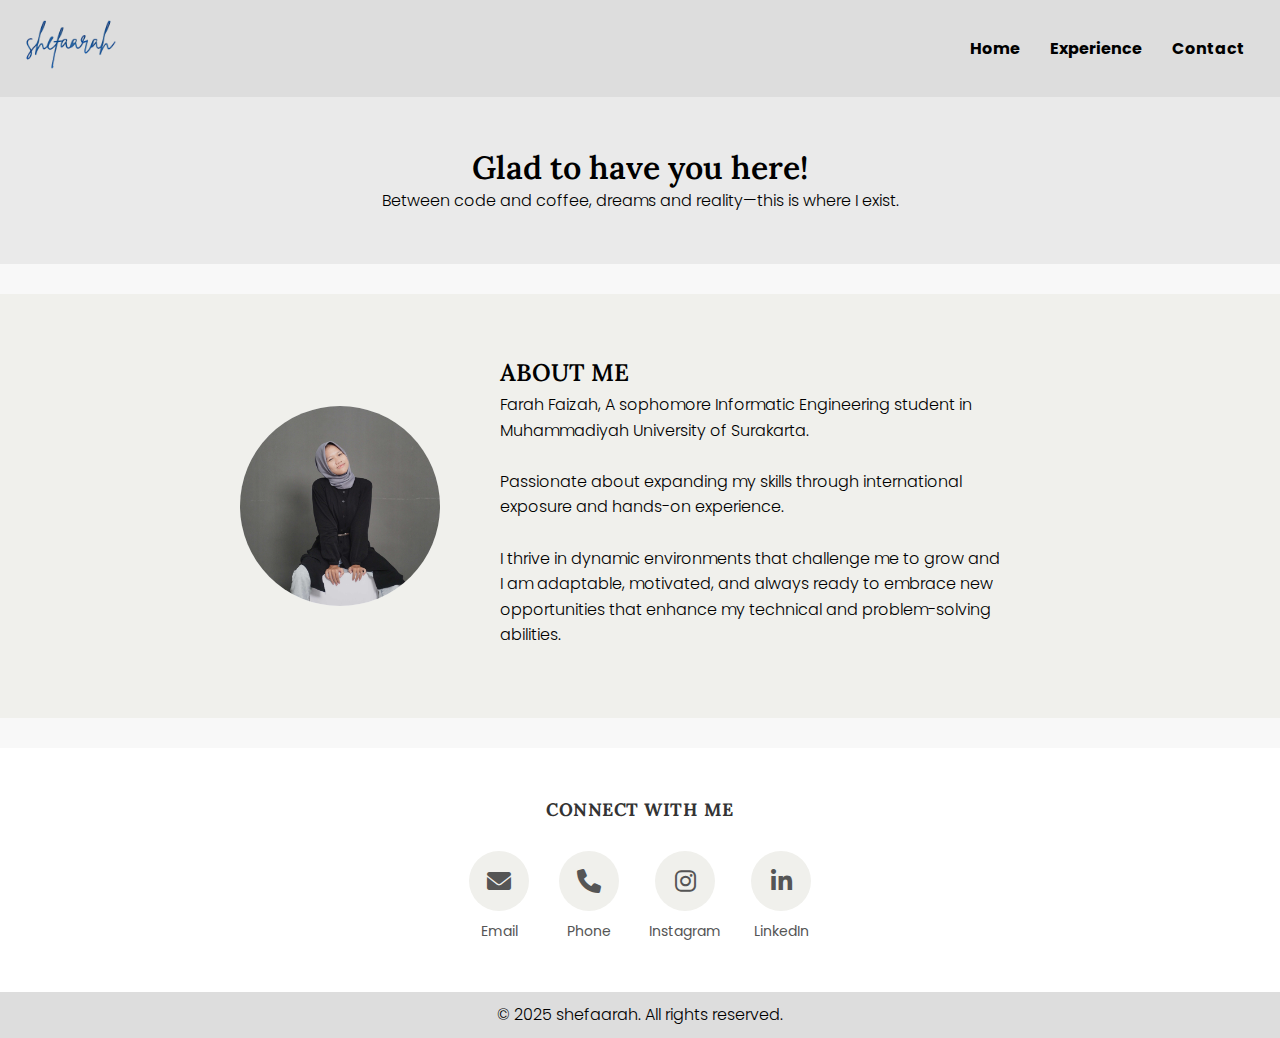
==== index.html @ 4be4acf8 "update trs" ====
<!DOCTYPE html>
<html lang="en">
<head>
    <meta charset="UTF-8">
    <meta name="viewport" content="width=device-width, initial-scale=1.0">
    <title>Personal Website</title>
    <link rel="stylesheet" href="style.css">
    <link rel="stylesheet" href="https://cdnjs.cloudflare.com/ajax/libs/font-awesome/6.0.0/css/all.min.css">
    <link rel="stylesheet" href="https://fonts.googleapis.com/css2?family=Poppins:wght@300;400;600&family=Lora:wght@400;600&display=swap">

    <script defer src="script.js"></script>
</head>
<body>
    <header>
        <div class="logo">
            <img src="shefaarah.png" alt="My Logo">
        </div>
        <nav>
            <ul class="nav-links">
                <li><a href="index.html">Home</a></li>
                <li><a href="portofolio.html">Experience</a></li>
                <li><a href="contact.html">Contact</a></li>
            </ul>
            <div class="hamburger">
                <span></span>
                <span></span>
                <span></span>
            </div>
        </nav>
    </header>
    
    
    <section class="hero">
        <h1>Glad to have you here!</h1>
        <p>Between code and coffee, dreams and reality—this is where I exist.</p>
    </section>
    
    <section class="intro-section">
        <div class="intro-container">
            <div class="image-container">
                <img src="profile.jpg" alt="Profile Image">
            </div>
            <div class="text-container">
                <h2>ABOUT ME</h2>
                <p>Farah Faizah, A sophomore Informatic Engineering student in Muhammadiyah University of Surakarta.</p>
                <br>
                <p>Passionate about expanding my skills through international exposure and hands-on experience.</p>
                <br>
                <p>I thrive in dynamic environments that challenge me to grow and I am adaptable, motivated,  and always
                    ready to embrace new opportunities that enhance my technical and problem-solving abilities. </p>
            </div>
        </div>
    </section>

    <section class="social-media-section">
        <div class="social-container">
            <h2>CONNECT WITH ME</h2>
            <div class="social-links">
                <a href="mailto:faarahfaizah@gmail.com"faarahfaizah@gmail.com class="social-link">
                    <i class="fas fa-envelope"></i>
                    <span>Email</span>
                </a>
                <a href="https://wa.me/6285141242025" class="social-link">
                    <i class="fas fa-phone"></i>
                    <span>Phone</span>
                </a>
                <a href="https://www.instagram.com/shefaarah" target="_blank" class="social-link">
                    <i class="fab fa-instagram"></i>
                    <span>Instagram</span>
                </a>
                <a href="https://www.linkedin.com/in/farah-faizah-670555288?utm_source=share&utm_campaign=share_via&utm_content=profile&utm_medium=android_app" target="_blank" class="social-link">
                    <i class="fab fa-linkedin-in"></i>
                    <span>LinkedIn</span>
                </a>
            </div>
        </div>
    </section>
    
    <footer>
        <p>© 2025 shefaarah. All rights reserved.</p>
    </footer>
    </body>
    </html>
---- style.css ----
/* global styles */
* {
    margin: 0;
    padding: 0;
    box-sizing: border-box;
}

html, body {
    font-family: 'Poppins', sans-serif;
    color:#333
    margin: 0;
    padding: 0;
    background-color: #f8f8f8;
    overflow: hidden;
    overflow: auto;
}

header {
    display: flex;
    justify-content: space-between;
    align-items: center;
    padding: 20px;
    background-color: #ddd;
    flex-wrap: wrap;
}

h1, h2, h3 {
    font-family: 'Lora', serif;
    font-weight: 600;
}

p {
    font-family: 'Poppins', sans-serif;
    font-weight: 300;
    line-height: 1.6;
}

.logo img {
    height: 50px;
}

nav ul {
    list-style: none;
    display: flex;
    gap: 20px
    padding: 0;
    margin: 0;
}

nav ul li {
    margin: 0 15px;
}

nav ul li a {
    text-decoration: none;
    color: black;
    font-weight: bold;
}
.nav-links {
    list-style: none;
    display: flex;
    padding: 0;
    margin: auto;
}

.nav-links li {
    margin: 0 15px;
}

.nav-links a {
    text-decoration: none;
    color: black;
    font-weight: bold;
}

@media (max-width: 768px) {
    header {
        flex-direction: column;
        align-items: center;
        text-align: center;
    }
    nav ul {
        flex-direction: column;
        gap: 10px;
    }
}

.hamburger {
    display: none;
    flex-direction: column;
    cursor: pointer;
}

.hamburger span {
    background: #333;
    height: 3px;
    width: 30px;
    margin: 5px 0;
}

@media (max-width: 768px) {
    .nav-links {
        display: none;
        flex-direction: column;
        position: absolute;
        top: 60px;
        right: 0;
        background: #ddd;
        width: 200px;
        text-align: center;
        box-shadow: 0px 5px 10px rgba(0, 0, 0, 0.1);
    }

    .nav-links.active {
        display: flex;
    }

    .nav-links li {
        padding: 15px 0;
    }

    .hamburger {
        display: flex;
    }
}


.hero {
    width: 100%;
    display: flex;
    flex-direction: column;
    align-items: center;
    justify-content: center;
    text-align: center;
    padding: 50px 20px;
    background-color: #eaeaea;
}

.cta-button {
    display: inline-block;
    padding: 10px 20px;
    background-color: #333;
    color: white;
    text-decoration: none;
    border-radius: 5px;
    margin-top: 10px
}

.cta-button:hover {
    background-color: #555;
}

footer {
    display: flex;
    justify-content: center;
    text-align: center;
    padding: 10px 20px;
    background-color: #ddd;
    width: 100%; /* Ganti dari 100vw ke 100% */
    max-width: 100%;
}

@media (max-width: 768px) {
    header {
        flex-direction: row; /* Pastikan tetap horizontal */
    }

    nav ul {
        flex-direction: row; /* Biar menu tetap sejajar */
        justify-content: flex-end; /* Menu tetap ke kanan */
    }
    
    nav ul li {
        margin: 10px 0;
    }
    
    .hero {
        padding: 30px 15px;
    }
    
    .cta-button {
        font-size: 14px;
        padding: 8px 16px;         
    }
}

.intro-section {
    display: flex;
    background-color: #f0f0ec;
    padding: 40px;
    width: 100%;
    align-items: center;
    justify-content: center;
    margin: 30px 0;
}

.intro-container {
    display: flex;
    max-width: 800px;
    width: 100%;
    gap: 60px;
    align-items: center;
}

.image-container {
    width: 200px;
    height: 200px;
    background-color: #ffffff;
    display: flex;
    align-items: center;
    justify-content: center;
    flex-shrink: 0;
    border-radius: 50%;
    overflow: hidden;
}

.image-container img {
    max-width: 100%;
    max-height: 100%;
    object-fit: cover;
}

.text-container {
    width: auto;
    padding-top: 20px;
    max-width: 500px; /* Sesuaikan dengan lebar yang diinginkan */
    margin-bottom: 30px; /* Atur sesuai kebutuhan */
    line-height: 1.6;

}

@media (max-width: 768px) {
    .intro-container {
        flex-direction: column;
        align-items: center;
        text-align: center;
    }
    
    .image-container {
        width: 150px;
        height: 150px;
        margin-bottom: 15px;
    }
    
    .text-container {
        width: auto;
        padding: 0 15px;
    }
}

.portfolio-section {
    max-width: 1200px;
    margin: 0 auto;
    padding: 50px 20px;
    display: flex;
    flex-wrap: wrap;
    gap: 20px;
}

.portfolio-item {
    display: flex;
    flex-direction: row;
    flex-wrap: wrap;
    background-color: #fff;
    box-shadow: 0 5px 15px rgba(0, 0, 0, 0.05);
    width: 100%;
    max-width: 600px;
    margin: auto;
    overflow: hidden;
}

.portfolio-image {
    flex: 0 0 300px;
    background-color: #e8e1d9;
    overflow: hidden;
}

.portfolio-image img {
    width: 100%;
    height: 100%;
    object-fit: cover;
}

.portfolio-content {
    flex: 1;
    padding: 20px;
}

@media (max-width: 768px) {
    .portfolio-item {
        flex-direction: column;
        align-items: center;
    }
    
    .portfolio-image {
        width: 100%;
    }
}

.contact-section {
    background-color: #f5f5f5;
    padding: 40px 20px;
    text-align: center;
}

.contact-container {
    max-width: 900px;
    margin: 0 auto;
}

.contact-section h2 {
    font-size: 28px;
    color: #222;
    margin-bottom: 30px;
    font-weight: bold;
}

.contact-form {
    display: flex;
    flex-direction: column;
    max-width: 500px;
    margin: auto;
    gap: 10px;
}

.form-row {
    display: flex;
    flex-wrap: nowrap;
    gap: 10px;
    width: 100%;
    align-items: center;
}

.contact-form input,
.contact-form textarea {
    width: 100%;
    padding: 10px;
    border: 1px solid #ddd;
    border-radius: 4px;
    font-size: 16px;
}

.contact-form input {
    flex: 1;
    min-width: 0; /* Allows flex items to shrink below content size */
}

.contact-form textarea {
    flex: 1.5;
    min-width: 0;
    resize: vertical;
}

.contact-form button {
    padding: 10px;
    background-color: #333;
    color: white;
    border: none;
    cursor: pointer;
}

.contact-form button:hover {
    background-color: #333;
    color: #fff;
}

/* Responsive adjustments */
@media (max-width: 768px) {
    .form-row {
        flex-direction: column;
        gap: 15px;
    }
    
    .contact-form input,
    .contact-form textarea,
    .contact-form button {
        width: 100%;
    }
    
    .contact-form textarea {
        rows: 3;
    }
}

.social-media-section {
    background-color: #ffffff;
    padding: 50px 0;
    text-align: center;
}

.social-container {
    max-width: 800px;
    margin: 0 auto;
}

.social-media-section h2 {
    font-size: 18px;
    font-weight: bold;
    color: #333;
    margin-bottom: 30px;
    letter-spacing: 0.5px;
}

.social-links {
    display: flex;
    justify-content: center;
    flex-wrap: wrap;
    gap: 30px;
}

.social-link {
    display: flex;
    flex-direction: column;
    align-items: center;
    text-decoration: none;
    color: #555;
    transition: all 0.3s ease;
}

.social-link i {
    font-size: 24px;
    margin-bottom: 10px;
    height: 60px;
    width: 60px;
    line-height: 60px;
    border-radius: 50%;
    background-color: #f0f0ec;
    transition: all 0.3s ease;
}

.social-link span {
    font-size: 14px;
}

.social-link:hover {
    color: #333;
}

.social-link:hover i {
    background-color: #e0e0dc;
    transform: translateY(-5px);
}

/* Responsive adjustments */
@media (max-width: 768px) {
    .social-links {
        gap: 20px;
    }
    
    .social-link i {
        font-size: 20px;
        height: 50px;
        width: 50px;
        line-height: 50px;
    }
}

@media (max-width: 480px) {
    .social-links {
        gap: 15px;
    }
}

/* darkmode.css */
.dark-mode-container {
    margin: 20px 0;
    display: flex;
    justify-content: flex-end;
  }
  
  .dark-mode-switch {
    position: relative;
    display: inline-block;
    width: 60px;
    height: 34px;
    margin-right: 10px;
  }
  
  .dark-mode-switch input {
    opacity: 0;
    width: 0;
    height: 0;
  }
  
  .slider {
    position: absolute;
    cursor: pointer;
    top: 0;
    left: 0;
    right: 0;
    bottom: 0;
    background-color: #ccc;
    transition: .4s;
  }
  
  .slider:before {
    position: absolute;
    content: "";
    height: 26px;
    width: 26px;
    left: 4px;
    bottom: 4px;
    background-color: white;
    transition: .4s;
  }
  
  input:checked + .slider {
    background-color: #2196F3;
  }
  
  input:checked + .slider:before {
    transform: translateX(26px);
  }
  
  .slider.round {
    border-radius: 34px;
  }
  
  .slider.round:before {
    border-radius: 50%;
  }
  
  .mode-text {
    position: absolute;
    right: -70px;
    top: 7px;
  }
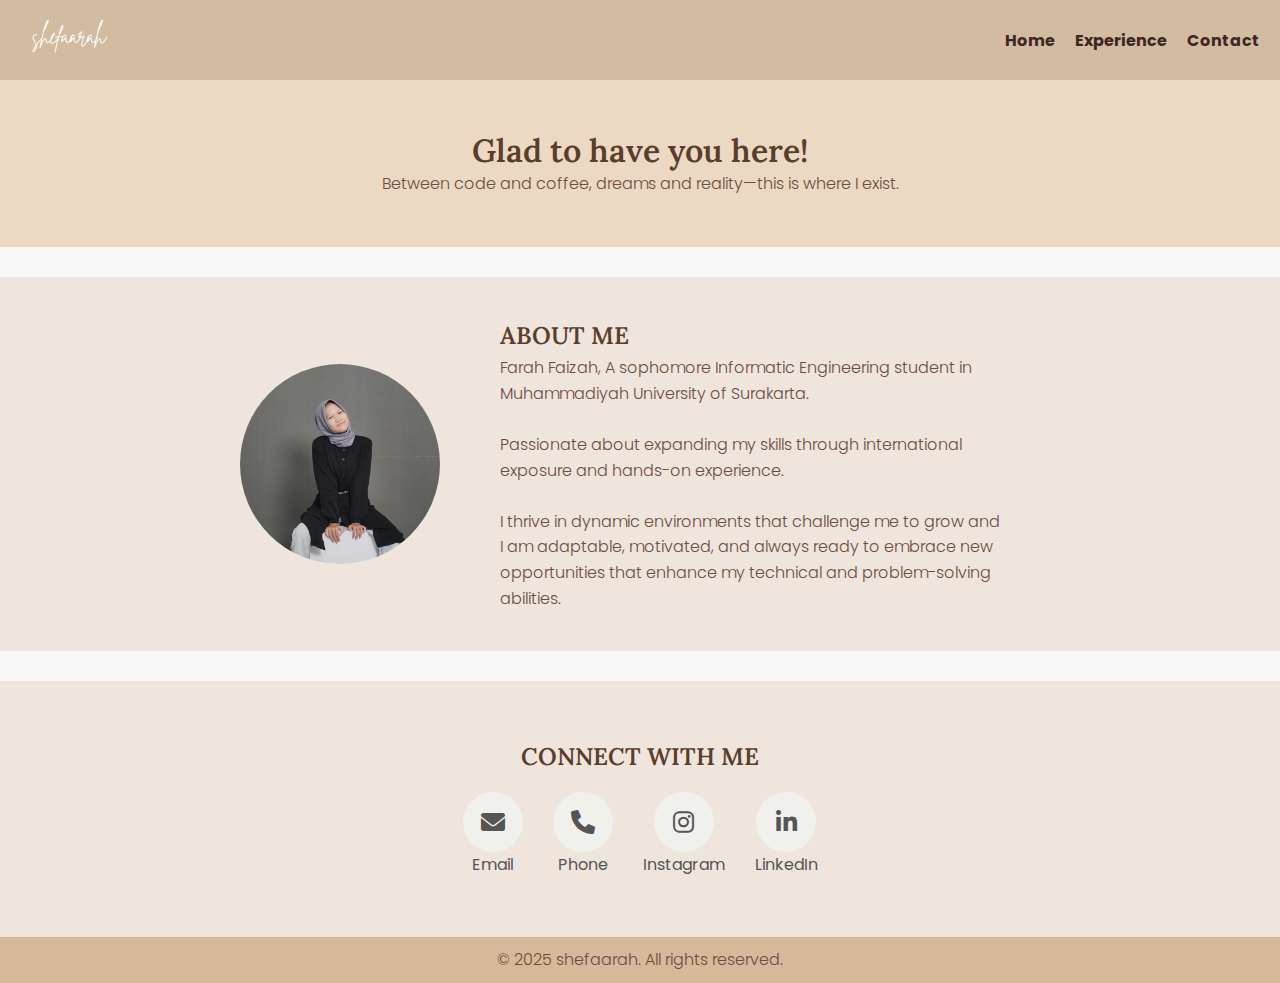
==== commit 7f0e49f8: "revisi" ====
--- a/index.html
+++ b/index.html
@@ -16,16 +16,17 @@
             <img src="shefaarah.png" alt="My Logo">
         </div>
         <nav>
+            <input type="checkbox" id="menu-toggle" class="menu-checkbox">
+            <label for="menu-toggle" class="hamburger">
+                <span></span>
+                <span></span>
+                <span></span>
+            </label>
             <ul class="nav-links">
                 <li><a href="index.html">Home</a></li>
                 <li><a href="portofolio.html">Experience</a></li>
                 <li><a href="contact.html">Contact</a></li>
             </ul>
-            <div class="hamburger">
-                <span></span>
-                <span></span>
-                <span></span>
-            </div>
         </nav>
     </header>
     
--- a/style.css
+++ b/style.css
@@ -1,4 +1,4 @@
-/* global styles */
+/* Global styles */
 * {
     margin: 0;
     padding: 0;
@@ -7,116 +7,103 @@
 
 html, body {
     font-family: 'Poppins', sans-serif;
-    color:#333
-    margin: 0;
-    padding: 0;
+    color: #333;
     background-color: #f8f8f8;
-    overflow: hidden;
-    overflow: auto;
-}
-
+    height: 100%;
+    grid-template-rows: auto 1fr auto;
+    min-height: 100vh;
+    display: grid;
+    flex-direction: column;
+}
+
+.main-content {
+    flex: 1;
+}
+
+/* Header & Navigation */
 header {
     display: flex;
     justify-content: space-between;
     align-items: center;
     padding: 20px;
-    background-color: #ddd;
+    background-color: #D2BBA0;
     flex-wrap: wrap;
 }
 
 h1, h2, h3 {
     font-family: 'Lora', serif;
     font-weight: 600;
+    color: #5A3E2B;
 }
 
 p {
     font-family: 'Poppins', sans-serif;
     font-weight: 300;
     line-height: 1.6;
+    color: #6D4C41;
 }
 
 .logo img {
-    height: 50px;
+    width: 100px;
+    height: auto;
+    max-height: 50px;
 }
 
 nav ul {
     list-style: none;
     display: flex;
-    gap: 20px
-    padding: 0;
-    margin: 0;
-}
-
-nav ul li {
-    margin: 0 15px;
+    gap: 20px;
 }
 
 nav ul li a {
     text-decoration: none;
-    color: black;
+    color: #3E2723;
     font-weight: bold;
-}
-.nav-links {
-    list-style: none;
-    display: flex;
-    padding: 0;
-    margin: auto;
-}
-
-.nav-links li {
-    margin: 0 15px;
-}
-
-.nav-links a {
-    text-decoration: none;
-    color: black;
-    font-weight: bold;
+    transition: color 0.3s;
+}
+
+nav ul li a:hover {
+    color: #5A3E2B;
+}
+
+/* Responsive Navigation */
+.hamburger {
+    display: none;
+    flex-direction: column;
+    cursor: pointer;
+}
+
+.hamburger span {
+    background-color: #5A3E2B;
+    height: 2px;
+    width: 25px;
+    margin: 3px 0;
+}
+
+#menu-toggle {
+    display: none;
+}
+
+#menu-toggle:checked + .nav-links {
+    display: flex;
 }
 
 @media (max-width: 768px) {
     header {
         flex-direction: column;
         align-items: center;
-        text-align: center;
-    }
+    }
+
     nav ul {
         flex-direction: column;
-        gap: 10px;
-    }
-}
-
-.hamburger {
-    display: none;
-    flex-direction: column;
-    cursor: pointer;
-}
-
-.hamburger span {
-    background: #333;
-    height: 3px;
-    width: 30px;
-    margin: 5px 0;
-}
-
-@media (max-width: 768px) {
-    .nav-links {
         display: none;
-        flex-direction: column;
-        position: absolute;
-        top: 60px;
-        right: 0;
+        width: 100%;
+        text-align: center;
         background: #ddd;
-        width: 200px;
-        text-align: center;
-        box-shadow: 0px 5px 10px rgba(0, 0, 0, 0.1);
-    }
-
-    .nav-links.active {
+    }
+
+    nav ul.active {
         display: flex;
-    }
-
-    .nav-links li {
-        padding: 15px 0;
     }
 
     .hamburger {
@@ -124,7 +111,7 @@
     }
 }
 
-
+/* Hero Section */
 .hero {
     width: 100%;
     display: flex;
@@ -133,7 +120,7 @@
     justify-content: center;
     text-align: center;
     padding: 50px 20px;
-    background-color: #eaeaea;
+    background-color: #EBD9C3;
 }
 
 .cta-button {
@@ -143,50 +130,31 @@
     color: white;
     text-decoration: none;
     border-radius: 5px;
-    margin-top: 10px
+    margin-top: 10px;
+    transition: background-color 0.3s ease, transform 0.2s ease;
 }
 
 .cta-button:hover {
     background-color: #555;
-}
-
+    transform: scale(1.05);
+}
+
+/* Footer */
 footer {
+    position: relative;
+    bottom: 0;
     display: flex;
     justify-content: center;
     text-align: center;
-    padding: 10px 20px;
-    background-color: #ddd;
-    width: 100%; /* Ganti dari 100vw ke 100% */
-    max-width: 100%;
-}
-
-@media (max-width: 768px) {
-    header {
-        flex-direction: row; /* Pastikan tetap horizontal */
-    }
-
-    nav ul {
-        flex-direction: row; /* Biar menu tetap sejajar */
-        justify-content: flex-end; /* Menu tetap ke kanan */
-    }
-    
-    nav ul li {
-        margin: 10px 0;
-    }
-    
-    .hero {
-        padding: 30px 15px;
-    }
-    
-    .cta-button {
-        font-size: 14px;
-        padding: 8px 16px;         
-    }
-}
-
+    padding: 10px;
+    background-color: #D7B899;
+    width: 100%;
+}
+
+/* Introduction Section */
 .intro-section {
     display: flex;
-    background-color: #f0f0ec;
+    background-color: #EFE5DC;
     padding: 40px;
     width: 100%;
     align-items: center;
@@ -209,7 +177,6 @@
     display: flex;
     align-items: center;
     justify-content: center;
-    flex-shrink: 0;
     border-radius: 50%;
     overflow: hidden;
 }
@@ -221,58 +188,34 @@
 }
 
 .text-container {
-    width: auto;
-    padding-top: 20px;
-    max-width: 500px; /* Sesuaikan dengan lebar yang diinginkan */
-    margin-bottom: 30px; /* Atur sesuai kebutuhan */
+    max-width: 500px;
     line-height: 1.6;
-
-}
-
-@media (max-width: 768px) {
-    .intro-container {
-        flex-direction: column;
-        align-items: center;
-        text-align: center;
-    }
-    
-    .image-container {
-        width: 150px;
-        height: 150px;
-        margin-bottom: 15px;
-    }
-    
-    .text-container {
-        width: auto;
-        padding: 0 15px;
-    }
-}
-
+}
+
+/* Portfolio Section */
 .portfolio-section {
-    max-width: 1200px;
     margin: 0 auto;
     padding: 50px 20px;
     display: flex;
     flex-wrap: wrap;
     gap: 20px;
+    background-color: #E3D6C8;
 }
 
 .portfolio-item {
     display: flex;
-    flex-direction: row;
     flex-wrap: wrap;
-    background-color: #fff;
+    background-color: #EFE5DC;
     box-shadow: 0 5px 15px rgba(0, 0, 0, 0.05);
-    width: 100%;
     max-width: 600px;
     margin: auto;
     overflow: hidden;
+    border-radius: 15px;
 }
 
 .portfolio-image {
     flex: 0 0 300px;
     background-color: #e8e1d9;
-    overflow: hidden;
 }
 
 .portfolio-image img {
@@ -286,33 +229,11 @@
     padding: 20px;
 }
 
-@media (max-width: 768px) {
-    .portfolio-item {
-        flex-direction: column;
-        align-items: center;
-    }
-    
-    .portfolio-image {
-        width: 100%;
-    }
-}
-
+/* Contact Section */
 .contact-section {
-    background-color: #f5f5f5;
+    background-color: #E3D6C8;
     padding: 40px 20px;
     text-align: center;
-}
-
-.contact-container {
-    max-width: 900px;
-    margin: 0 auto;
-}
-
-.contact-section h2 {
-    font-size: 28px;
-    color: #222;
-    margin-bottom: 30px;
-    font-weight: bold;
 }
 
 .contact-form {
@@ -323,32 +244,12 @@
     gap: 10px;
 }
 
-.form-row {
-    display: flex;
-    flex-wrap: nowrap;
-    gap: 10px;
-    width: 100%;
-    align-items: center;
-}
-
 .contact-form input,
 .contact-form textarea {
     width: 100%;
     padding: 10px;
     border: 1px solid #ddd;
-    border-radius: 4px;
-    font-size: 16px;
-}
-
-.contact-form input {
-    flex: 1;
-    min-width: 0; /* Allows flex items to shrink below content size */
-}
-
-.contact-form textarea {
-    flex: 1.5;
-    min-width: 0;
-    resize: vertical;
+    border-radius: 15px;
 }
 
 .contact-form button {
@@ -357,48 +258,24 @@
     color: white;
     border: none;
     cursor: pointer;
+    transition: background-color 0.3s ease, transform 0.2s;
+    border-radius: 15px;
 }
 
 .contact-form button:hover {
-    background-color: #333;
-    color: #fff;
-}
-
-/* Responsive adjustments */
-@media (max-width: 768px) {
-    .form-row {
-        flex-direction: column;
-        gap: 15px;
-    }
-    
-    .contact-form input,
-    .contact-form textarea,
-    .contact-form button {
-        width: 100%;
-    }
-    
-    .contact-form textarea {
-        rows: 3;
-    }
-}
-
+    background-color: #555;
+    transform: scale(1.05);
+}
+
+/* Social Media Section */
 .social-media-section {
-    background-color: #ffffff;
-    padding: 50px 0;
-    text-align: center;
-}
-
-.social-container {
-    max-width: 800px;
-    margin: 0 auto;
+    background-color: #EFE5DC;
+    padding: 60px 0;
+    text-align: center
 }
 
 .social-media-section h2 {
-    font-size: 18px;
-    font-weight: bold;
-    color: #333;
-    margin-bottom: 30px;
-    letter-spacing: 0.5px;
+    margin-bottom: 20px; /* Sesuaikan dengan jarak yang diinginkan */
 }
 
 .social-links {
@@ -419,7 +296,6 @@
 
 .social-link i {
     font-size: 24px;
-    margin-bottom: 10px;
     height: 60px;
     width: 60px;
     line-height: 60px;
@@ -428,10 +304,6 @@
     transition: all 0.3s ease;
 }
 
-.social-link span {
-    font-size: 14px;
-}
-
 .social-link:hover {
     color: #333;
 }
@@ -441,17 +313,23 @@
     transform: translateY(-5px);
 }
 
-/* Responsive adjustments */
+/* Responsive Adjustments */
 @media (max-width: 768px) {
-    .social-links {
-        gap: 20px;
-    }
-    
-    .social-link i {
-        font-size: 20px;
-        height: 50px;
-        width: 50px;
-        line-height: 50px;
+    .intro-container {
+        flex-direction: column;
+        align-items: center;
+        text-align: center;
+    }
+
+    .portfolio-item {
+        flex-direction: column;
+        align-items: center;
+    }
+
+    .contact-form input,
+    .contact-form textarea,
+    .contact-form button {
+        width: 100%;
     }
 }
 
@@ -460,70 +338,3 @@
         gap: 15px;
     }
 }
-
-/* darkmode.css */
-.dark-mode-container {
-    margin: 20px 0;
-    display: flex;
-    justify-content: flex-end;
-  }
-  
-  .dark-mode-switch {
-    position: relative;
-    display: inline-block;
-    width: 60px;
-    height: 34px;
-    margin-right: 10px;
-  }
-  
-  .dark-mode-switch input {
-    opacity: 0;
-    width: 0;
-    height: 0;
-  }
-  
-  .slider {
-    position: absolute;
-    cursor: pointer;
-    top: 0;
-    left: 0;
-    right: 0;
-    bottom: 0;
-    background-color: #ccc;
-    transition: .4s;
-  }
-  
-  .slider:before {
-    position: absolute;
-    content: "";
-    height: 26px;
-    width: 26px;
-    left: 4px;
-    bottom: 4px;
-    background-color: white;
-    transition: .4s;
-  }
-  
-  input:checked + .slider {
-    background-color: #2196F3;
-  }
-  
-  input:checked + .slider:before {
-    transform: translateX(26px);
-  }
-  
-  .slider.round {
-    border-radius: 34px;
-  }
-  
-  .slider.round:before {
-    border-radius: 50%;
-  }
-  
-  .mode-text {
-    position: absolute;
-    right: -70px;
-    top: 7px;
-  }
-  
-  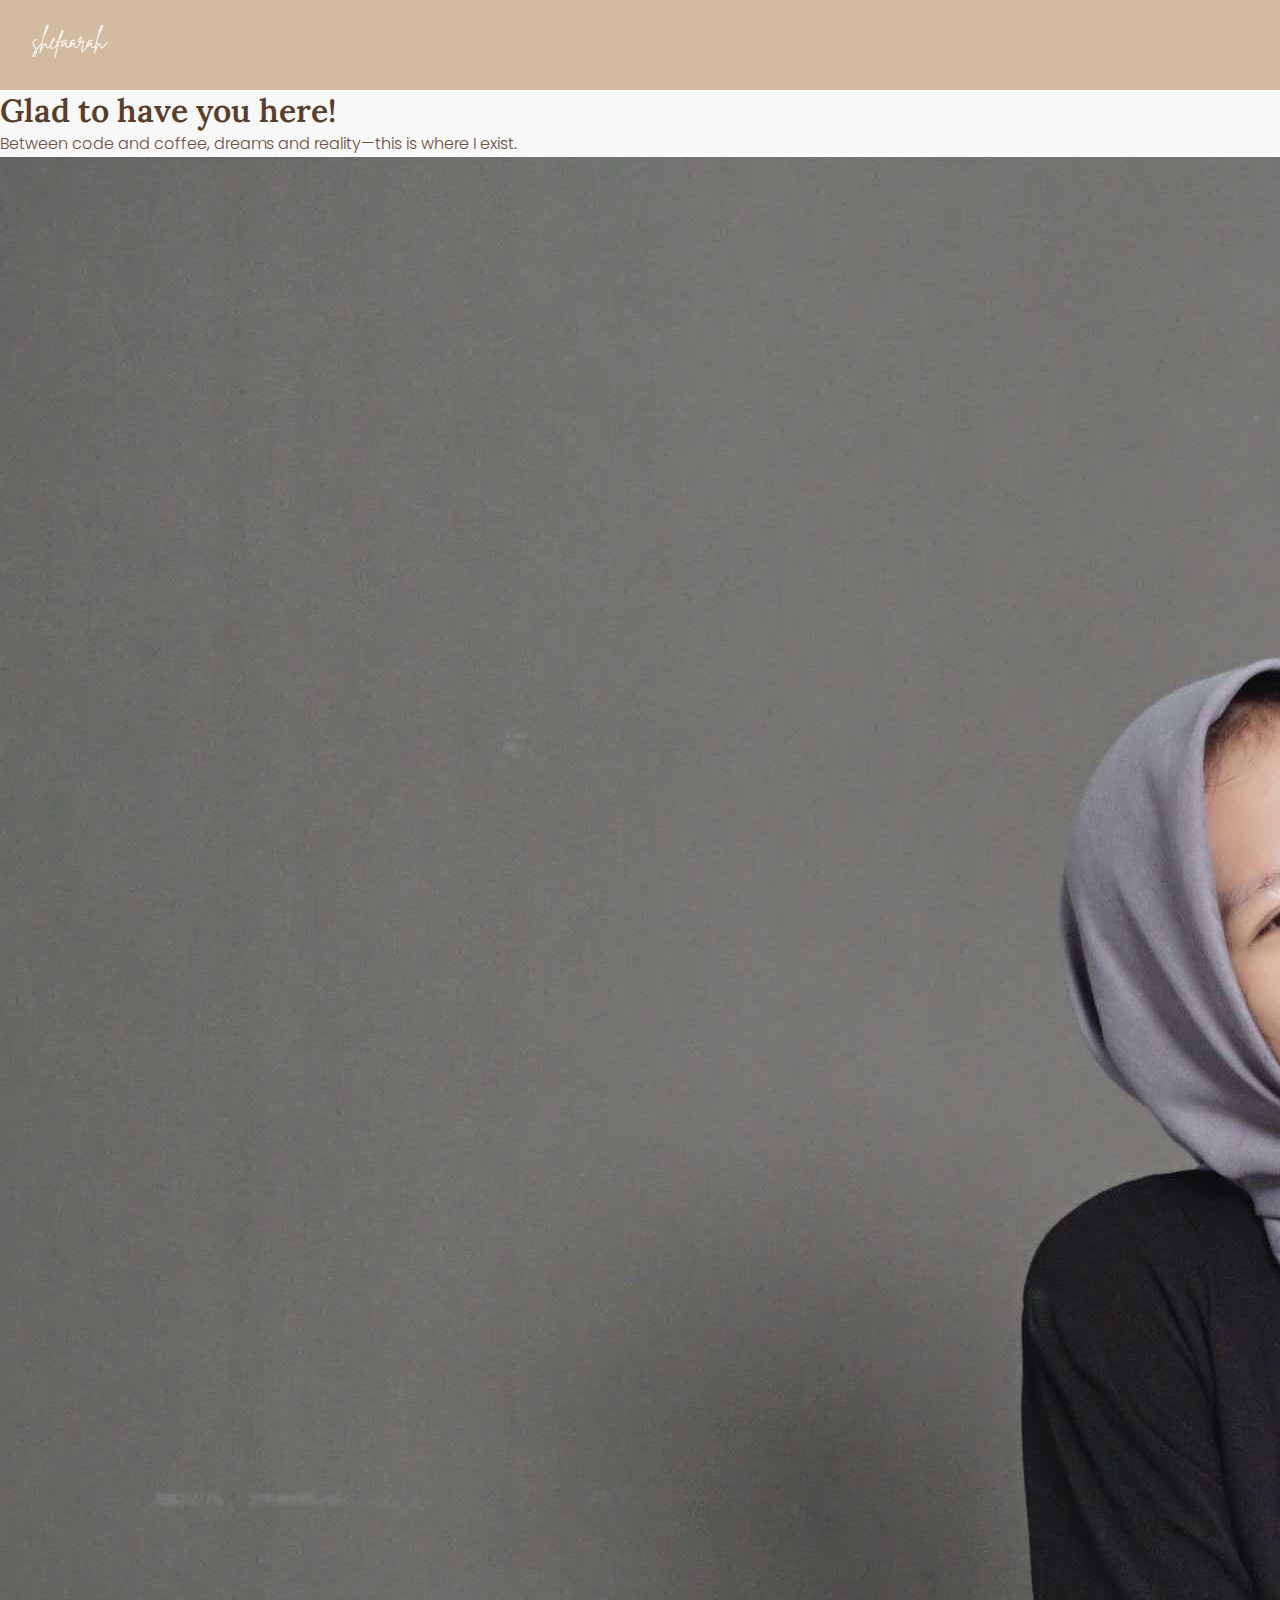
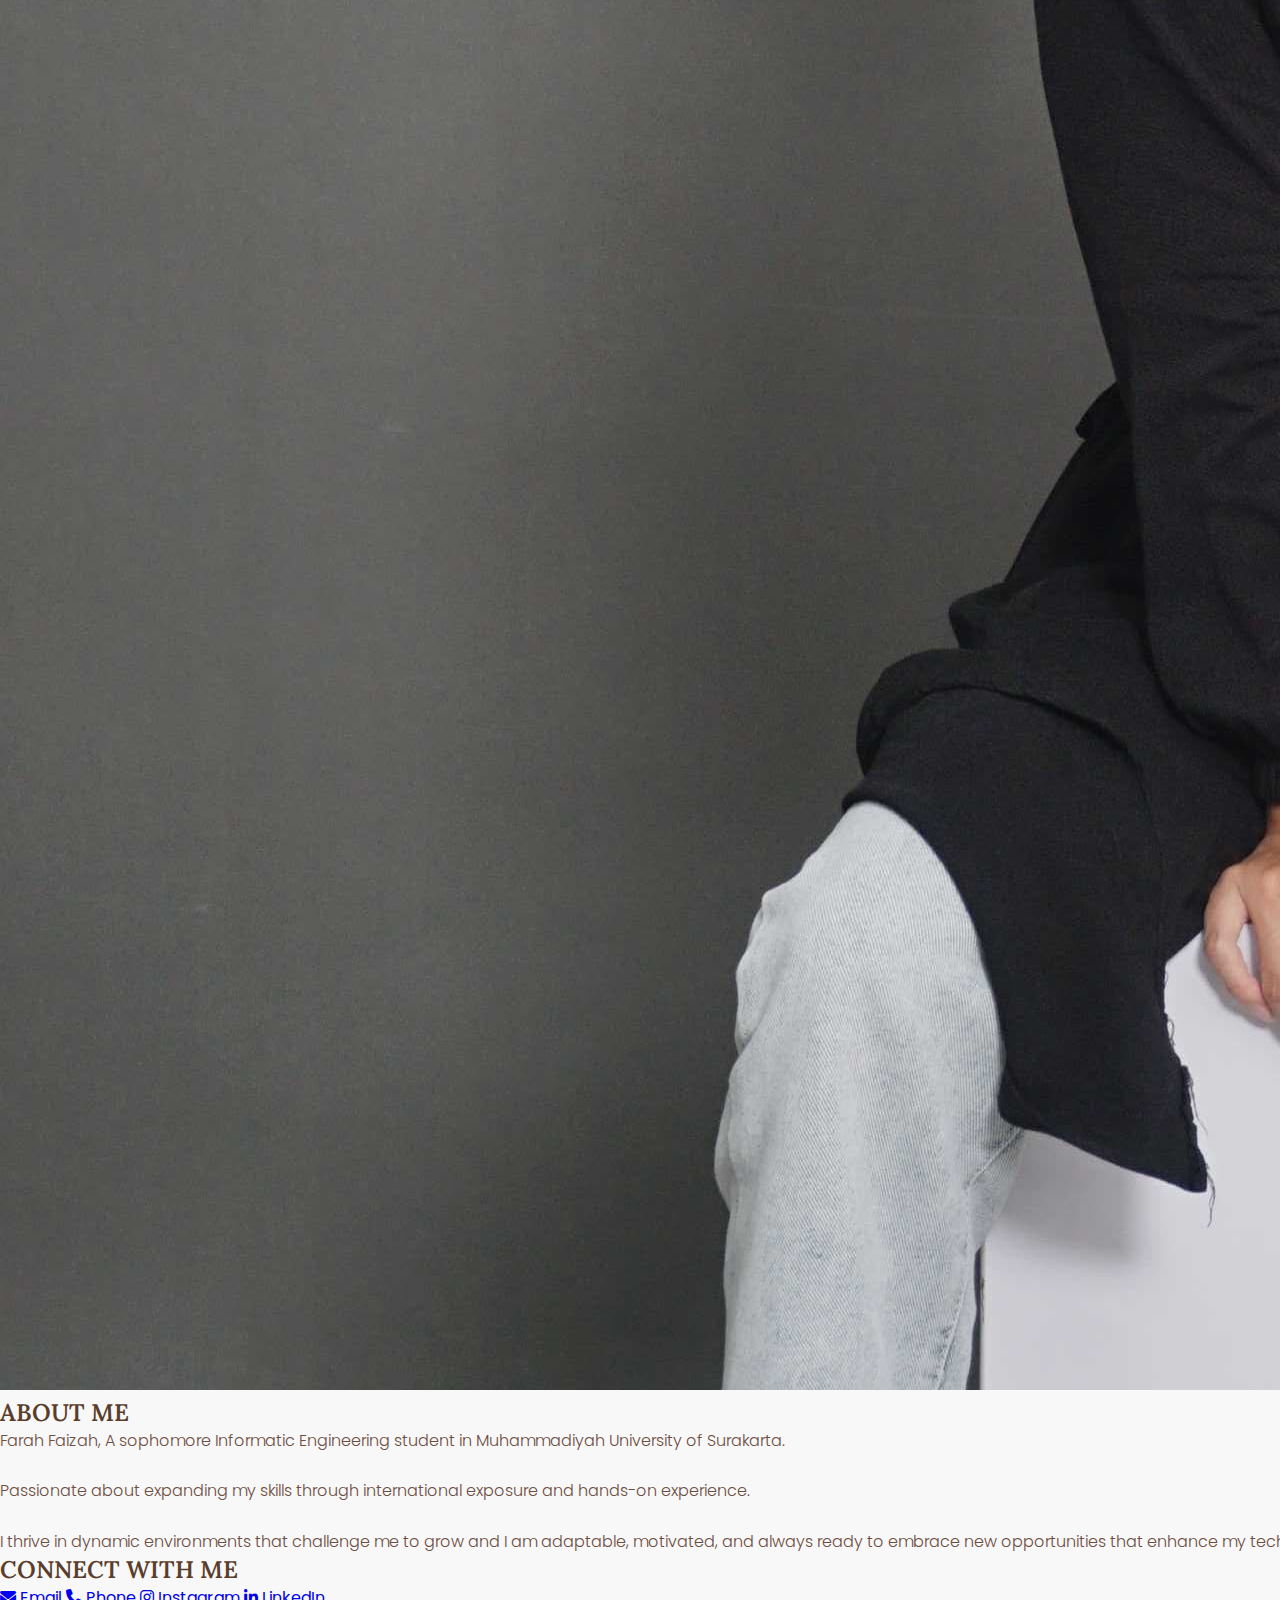
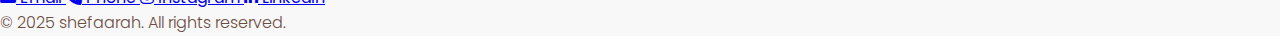
==== commit b762de67: "modified" ====
--- a/index.html
+++ b/index.html
@@ -7,8 +7,7 @@
     <link rel="stylesheet" href="style.css">
     <link rel="stylesheet" href="https://cdnjs.cloudflare.com/ajax/libs/font-awesome/6.0.0/css/all.min.css">
     <link rel="stylesheet" href="https://fonts.googleapis.com/css2?family=Poppins:wght@300;400;600&family=Lora:wght@400;600&display=swap">
-
-    <script defer src="script.js"></script>
+    
 </head>
 <body>
     <header>
--- a/style.css
+++ b/style.css
@@ -66,32 +66,11 @@
     color: #5A3E2B;
 }
 
-/* Responsive Navigation */
-.hamburger {
-    display: none;
-    flex-direction: column;
-    cursor: pointer;
-}
-
-.hamburger span {
-    background-color: #5A3E2B;
-    height: 2px;
-    width: 25px;
-    margin: 3px 0;
-}
-
-#menu-toggle {
-    display: none;
-}
-
-#menu-toggle:checked + .nav-links {
-    display: flex;
-}
-
 @media (max-width: 768px) {
     header {
         flex-direction: column;
         align-items: center;
+        text-align: center;
     }
 
     nav ul {
@@ -100,16 +79,13 @@
         width: 100%;
         text-align: center;
         background: #ddd;
+        gap: 10px; /* Jarak antar item */
+        margin-top: 10px; /* Jarak antara logo dan menu */
     }
 
     nav ul.active {
         display: flex;
     }
-
-    .hamburger {
-        display: flex;
-    }
-}
 
 /* Hero Section */
 .hero {
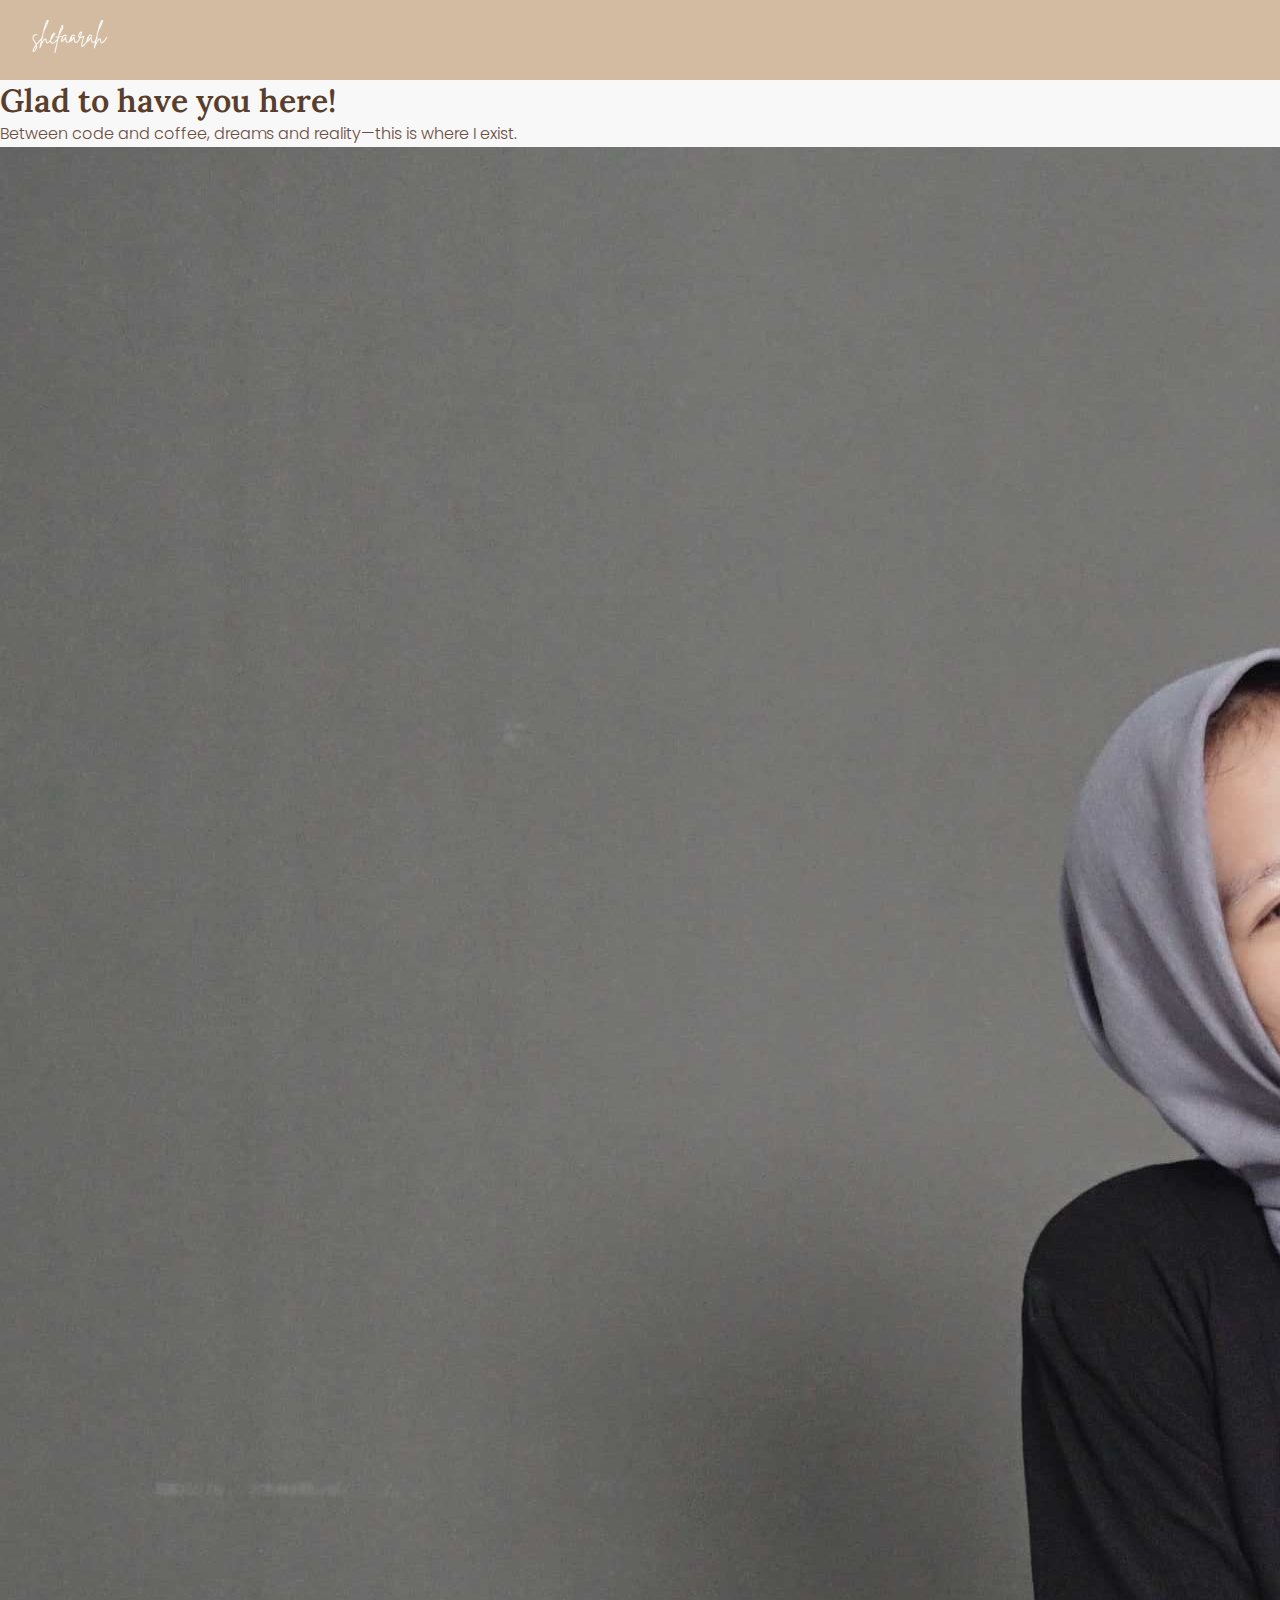
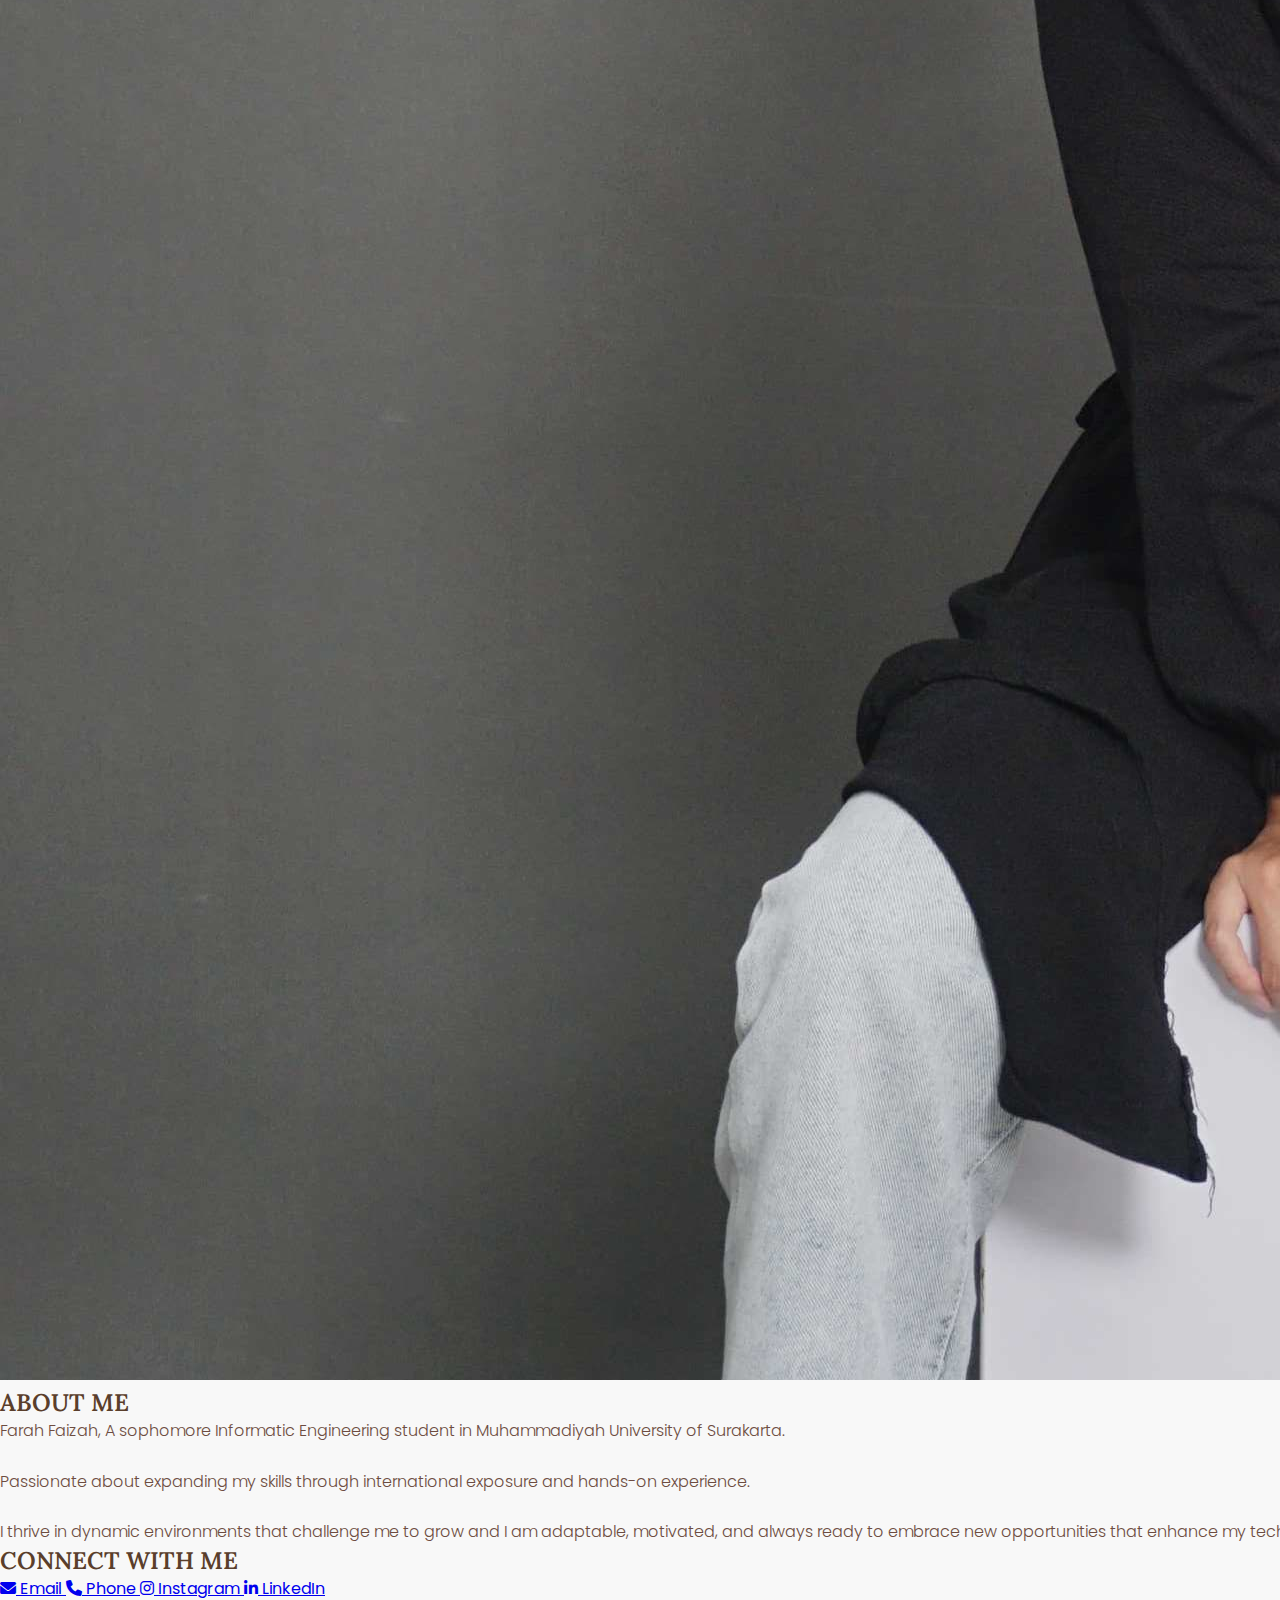
==== commit f215f51a: "delete checkbox" ====
--- a/index.html
+++ b/index.html
@@ -7,7 +7,7 @@
     <link rel="stylesheet" href="style.css">
     <link rel="stylesheet" href="https://cdnjs.cloudflare.com/ajax/libs/font-awesome/6.0.0/css/all.min.css">
     <link rel="stylesheet" href="https://fonts.googleapis.com/css2?family=Poppins:wght@300;400;600&family=Lora:wght@400;600&display=swap">
-    
+
 </head>
 <body>
     <header>
@@ -15,12 +15,6 @@
             <img src="shefaarah.png" alt="My Logo">
         </div>
         <nav>
-            <input type="checkbox" id="menu-toggle" class="menu-checkbox">
-            <label for="menu-toggle" class="hamburger">
-                <span></span>
-                <span></span>
-                <span></span>
-            </label>
             <ul class="nav-links">
                 <li><a href="index.html">Home</a></li>
                 <li><a href="portofolio.html">Experience</a></li>
--- a/style.css
+++ b/style.css
@@ -79,6 +79,10 @@
         width: 100%;
         text-align: center;
         background: #ddd;
+    }
+
+    .nav-links {
+        flex-direction: column; /* Biar menu turun ke bawah */
         gap: 10px; /* Jarak antar item */
         margin-top: 10px; /* Jarak antara logo dan menu */
     }
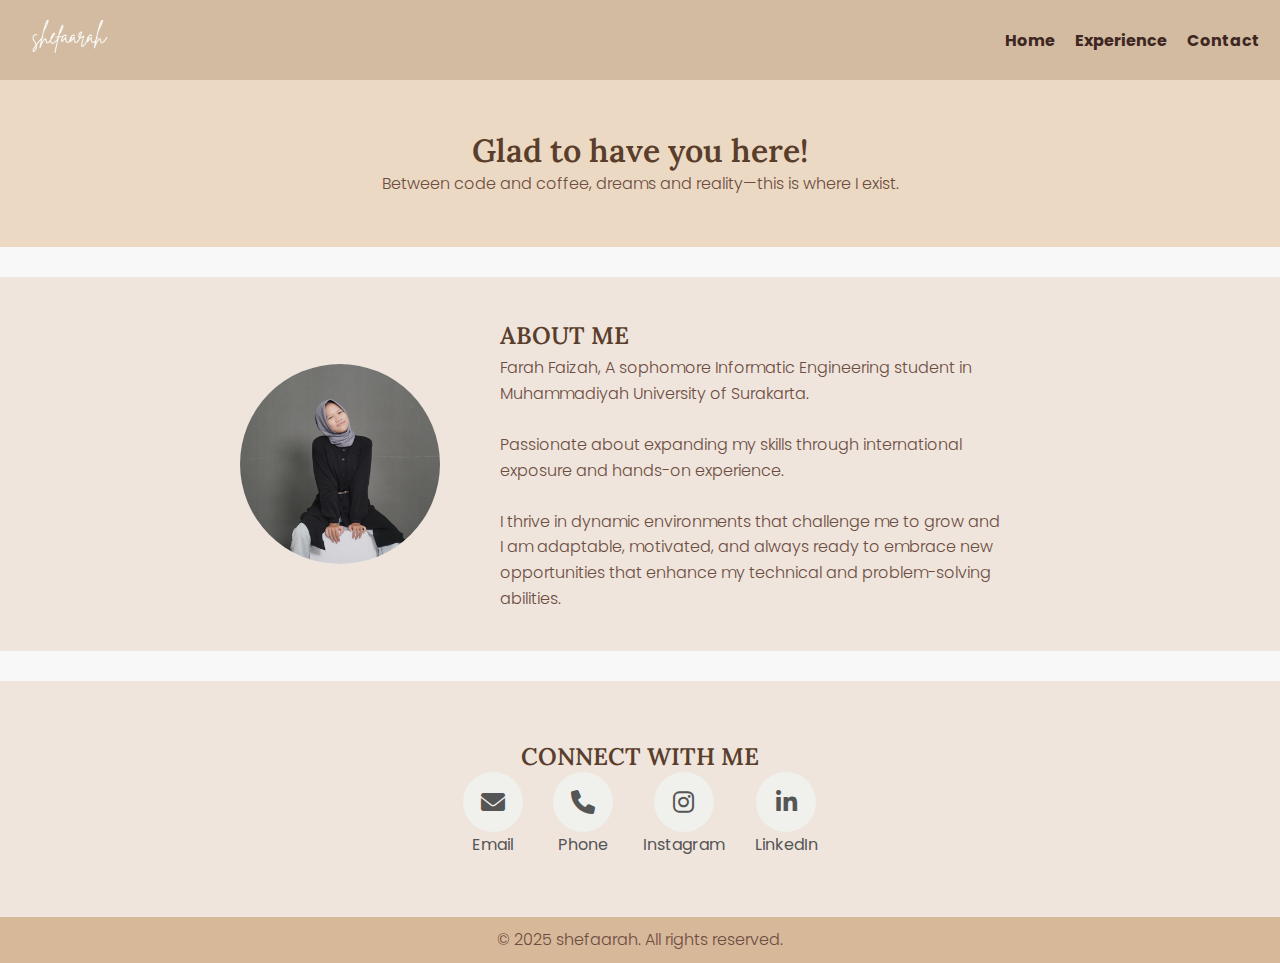
==== commit d52fa9a5: "aaaak" ====
--- a/index.html
+++ b/index.html
@@ -8,6 +8,7 @@
     <link rel="stylesheet" href="https://cdnjs.cloudflare.com/ajax/libs/font-awesome/6.0.0/css/all.min.css">
     <link rel="stylesheet" href="https://fonts.googleapis.com/css2?family=Poppins:wght@300;400;600&family=Lora:wght@400;600&display=swap">
 
+    <script defer src="script.js"></script>
 </head>
 <body>
     <header>
@@ -20,6 +21,11 @@
                 <li><a href="portofolio.html">Experience</a></li>
                 <li><a href="contact.html">Contact</a></li>
             </ul>
+            <div class="hamburger">
+                <span></span>
+                <span></span>
+                <span></span>
+            </div>
         </nav>
     </header>
     
@@ -74,4 +80,4 @@
         <p>© 2025 shefaarah. All rights reserved.</p>
     </footer>
     </body>
-    </html>
+    </html>--- a/style.css
+++ b/style.css
@@ -9,11 +9,10 @@
     font-family: 'Poppins', sans-serif;
     color: #333;
     background-color: #f8f8f8;
-    height: 100%;
-    grid-template-rows: auto 1fr auto;
     min-height: 100vh;
     display: grid;
     flex-direction: column;
+    grid-template-rows: auto 1fr auto;
 }
 
 .main-content {
@@ -66,11 +65,32 @@
     color: #5A3E2B;
 }
 
+/* Responsive Navigation */
+.hamburger {
+    display: none;
+    flex-direction: column;
+    cursor: pointer;
+}
+
+.hamburger span {
+    background-color: #5A3E2B;
+    height: 2px;
+    width: 25px;
+    margin: 3px 0;
+}
+
+#menu-toggle {
+    display: none;
+}
+
+#menu-toggle:checked + .nav-links {
+    display: flex;
+}
+
 @media (max-width: 768px) {
     header {
         flex-direction: column;
         align-items: center;
-        text-align: center;
     }
 
     nav ul {
@@ -81,15 +101,14 @@
         background: #ddd;
     }
 
-    .nav-links {
-        flex-direction: column; /* Biar menu turun ke bawah */
-        gap: 10px; /* Jarak antar item */
-        margin-top: 10px; /* Jarak antara logo dan menu */
-    }
-
     nav ul.active {
         display: flex;
     }
+
+    .hamburger {
+        display: flex;
+    }
+}
 
 /* Hero Section */
 .hero {
@@ -121,13 +140,9 @@
 
 /* Footer */
 footer {
-    position: relative;
-    bottom: 0;
-    display: flex;
-    justify-content: center;
+    background-color: #D7B899;
+    padding: 10px;
     text-align: center;
-    padding: 10px;
-    background-color: #D7B899;
     width: 100%;
 }
 
@@ -190,7 +205,6 @@
     max-width: 600px;
     margin: auto;
     overflow: hidden;
-    border-radius: 15px;
 }
 
 .portfolio-image {
@@ -229,7 +243,7 @@
     width: 100%;
     padding: 10px;
     border: 1px solid #ddd;
-    border-radius: 15px;
+    border-radius: 4px;
 }
 
 .contact-form button {
@@ -239,7 +253,6 @@
     border: none;
     cursor: pointer;
     transition: background-color 0.3s ease, transform 0.2s;
-    border-radius: 15px;
 }
 
 .contact-form button:hover {
@@ -251,11 +264,7 @@
 .social-media-section {
     background-color: #EFE5DC;
     padding: 60px 0;
-    text-align: center
-}
-
-.social-media-section h2 {
-    margin-bottom: 20px; /* Sesuaikan dengan jarak yang diinginkan */
+    text-align: center;
 }
 
 .social-links {
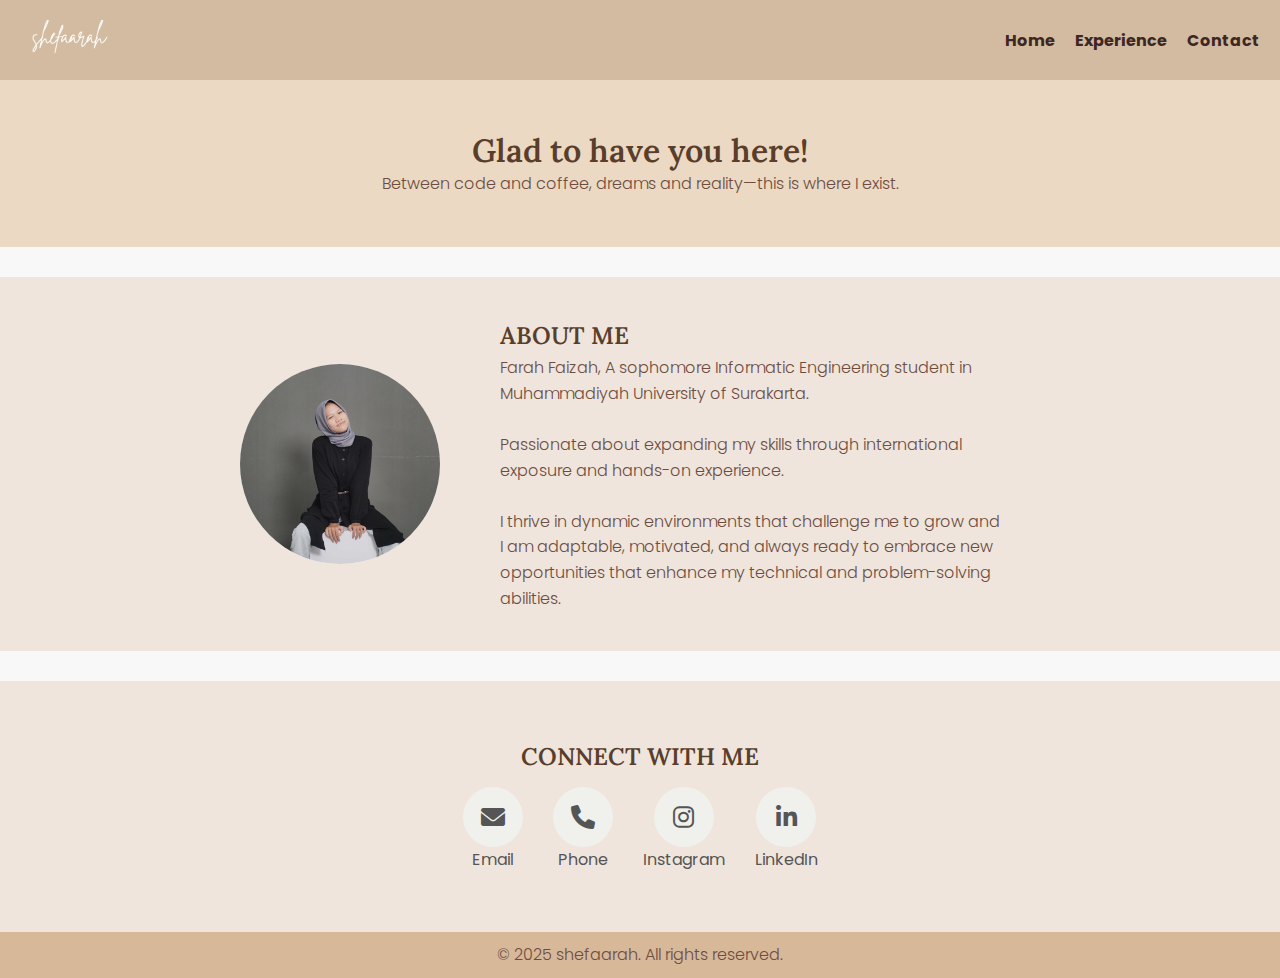
==== commit d42cd017: "hilang hamburger" ====
--- a/index.html
+++ b/index.html
@@ -21,11 +21,6 @@
                 <li><a href="portofolio.html">Experience</a></li>
                 <li><a href="contact.html">Contact</a></li>
             </ul>
-            <div class="hamburger">
-                <span></span>
-                <span></span>
-                <span></span>
-            </div>
         </nav>
     </header>
     
--- a/style.css
+++ b/style.css
@@ -66,27 +66,6 @@
 }
 
 /* Responsive Navigation */
-.hamburger {
-    display: none;
-    flex-direction: column;
-    cursor: pointer;
-}
-
-.hamburger span {
-    background-color: #5A3E2B;
-    height: 2px;
-    width: 25px;
-    margin: 3px 0;
-}
-
-#menu-toggle {
-    display: none;
-}
-
-#menu-toggle:checked + .nav-links {
-    display: flex;
-}
-
 @media (max-width: 768px) {
     header {
         flex-direction: column;
@@ -95,18 +74,19 @@
 
     nav ul {
         flex-direction: column;
-        display: none;
+        display: flex;
         width: 100%;
         text-align: center;
         background: #ddd;
+        padding: 10px 0;
     }
 
     nav ul.active {
         display: flex;
     }
-
-    .hamburger {
-        display: flex;
+    
+    nav ul li {
+        padding: 10px 0;
     }
 }
 
@@ -205,6 +185,7 @@
     max-width: 600px;
     margin: auto;
     overflow: hidden;
+    border-radius: 15px;
 }
 
 .portfolio-image {
@@ -236,6 +217,7 @@
     max-width: 500px;
     margin: auto;
     gap: 10px;
+    border-radius: 20px;
 }
 
 .contact-form input,
@@ -253,6 +235,7 @@
     border: none;
     cursor: pointer;
     transition: background-color 0.3s ease, transform 0.2s;
+    border-radius: 15px;
 }
 
 .contact-form button:hover {
@@ -266,6 +249,11 @@
     padding: 60px 0;
     text-align: center;
 }
+
+.social-media-section h2 {
+    margin-bottom: 15px; /* Sesuaikan dengan jarak yang diinginkan */
+}
+
 
 .social-links {
     display: flex;
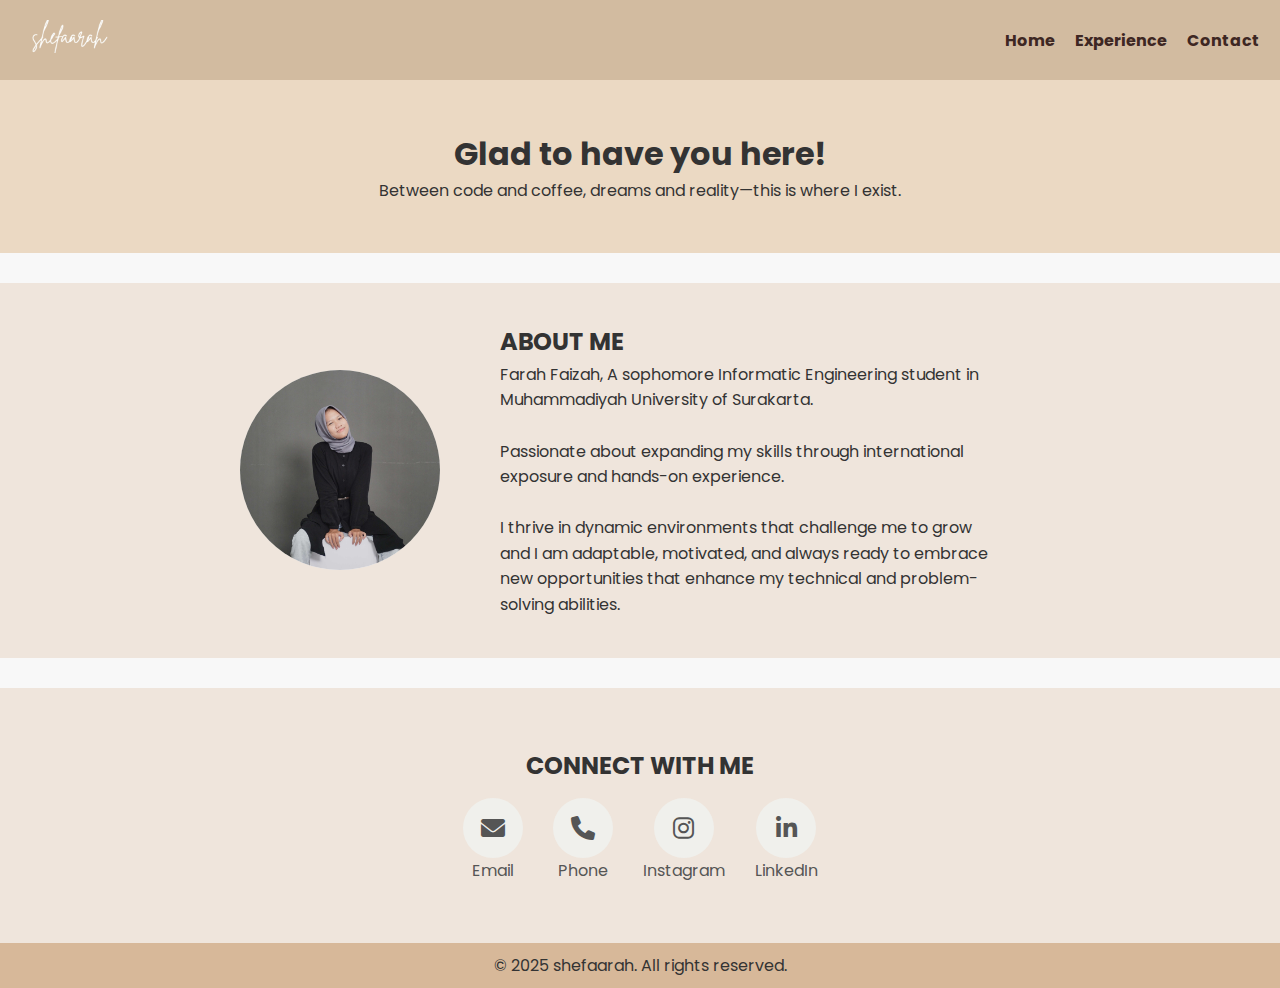
==== commit e0f382b9: "nav" ====
--- a/index.html
+++ b/index.html
@@ -14,6 +14,15 @@
     <header>
         <div class="logo">
             <img src="shefaarah.png" alt="My Logo">
+        </div>
+        
+        <div class="menu">
+            <input type="checkbox" id="menu-toggle">
+            <label for="menu-toggle" class="menu-icon">
+                <div class="bar"></div>
+                <div class="bar"></div>
+                <div class="bar"></div>
+            </label>
         </div>
         <nav>
             <ul class="nav-links">
--- a/style.css
+++ b/style.css
@@ -26,32 +26,43 @@
     align-items: center;
     padding: 20px;
     background-color: #D2BBA0;
-    flex-wrap: wrap;
-}
-
-h1, h2, h3 {
-    font-family: 'Lora', serif;
-    font-weight: 600;
-    color: #5A3E2B;
-}
-
-p {
-    font-family: 'Poppins', sans-serif;
-    font-weight: 300;
-    line-height: 1.6;
-    color: #6D4C41;
-}
-
+}
+
+/* Logo */
 .logo img {
     width: 100px;
     height: auto;
     max-height: 50px;
 }
 
+/* Hide default checkbox */
+#menu-toggle {
+    display: none;
+}
+
+/* Hamburger Menu Icon */
+.menu-icon {
+    display: none;
+    flex-direction: column;
+    gap: 5px;
+    cursor: pointer;
+}
+
+.bar {
+    width: 30px;
+    height: 3px;
+    background-color: black;
+}
+
+/* Desktop Navigation */
 nav ul {
     list-style: none;
     display: flex;
     gap: 20px;
+}
+
+nav ul li {
+    display: inline-block;
 }
 
 nav ul li a {
@@ -70,23 +81,33 @@
     header {
         flex-direction: column;
         align-items: center;
-    }
-
+        text-align: center;
+    }
+
+    /* Show the hamburger menu */
+    .menu-icon {
+        display: flex;
+    }
+
+    /* Hide the menu by default */
     nav ul {
+        display: none;
         flex-direction: column;
-        display: flex;
         width: 100%;
         text-align: center;
         background: #ddd;
+        padding: 15px 0;
+        border-radius: 10px;
+    }
+
+    nav ul li {
+        display: block;
         padding: 10px 0;
     }
 
-    nav ul.active {
+    /* Show the menu when the checkbox is checked */
+    #menu-toggle:checked ~ nav ul {
         display: flex;
-    }
-    
-    nav ul li {
-        padding: 10px 0;
     }
 }
 
@@ -251,9 +272,8 @@
 }
 
 .social-media-section h2 {
-    margin-bottom: 15px; /* Sesuaikan dengan jarak yang diinginkan */
-}
-
+    margin-bottom: 15px;
+}
 
 .social-links {
     display: flex;
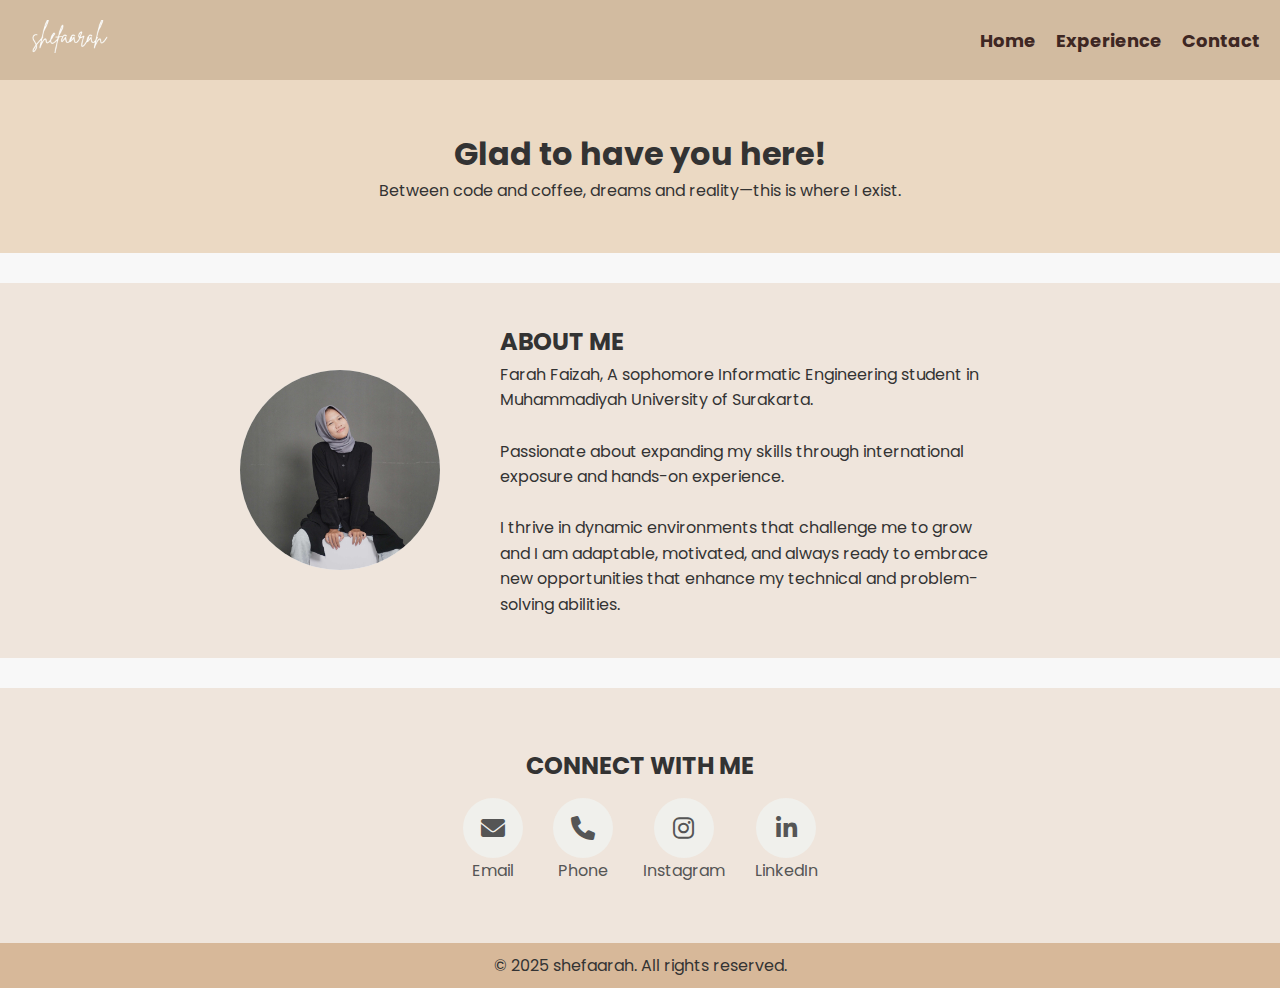
==== commit f3b0fd31: "modified toggle" ====
--- a/index.html
+++ b/index.html
@@ -7,23 +7,21 @@
     <link rel="stylesheet" href="style.css">
     <link rel="stylesheet" href="https://cdnjs.cloudflare.com/ajax/libs/font-awesome/6.0.0/css/all.min.css">
     <link rel="stylesheet" href="https://fonts.googleapis.com/css2?family=Poppins:wght@300;400;600&family=Lora:wght@400;600&display=swap">
-
-    <script defer src="script.js"></script>
 </head>
 <body>
     <header>
         <div class="logo">
             <img src="shefaarah.png" alt="My Logo">
         </div>
-        
-        <div class="menu">
-            <input type="checkbox" id="menu-toggle">
-            <label for="menu-toggle" class="menu-icon">
-                <div class="bar"></div>
-                <div class="bar"></div>
-                <div class="bar"></div>
-            </label>
-        </div>
+
+        <!-- Checkbox untuk toggle menu -->
+        <input type="checkbox" id="menu-toggle">
+        <label for="menu-toggle" class="menu-icon">
+            <div class="bar"></div>
+            <div class="bar"></div>
+            <div class="bar"></div>
+        </label>
+
         <nav>
             <ul class="nav-links">
                 <li><a href="index.html">Home</a></li>
@@ -32,13 +30,12 @@
             </ul>
         </nav>
     </header>
-    
-    
+
     <section class="hero">
         <h1>Glad to have you here!</h1>
         <p>Between code and coffee, dreams and reality—this is where I exist.</p>
     </section>
-    
+
     <section class="intro-section">
         <div class="intro-container">
             <div class="image-container">
@@ -50,8 +47,8 @@
                 <br>
                 <p>Passionate about expanding my skills through international exposure and hands-on experience.</p>
                 <br>
-                <p>I thrive in dynamic environments that challenge me to grow and I am adaptable, motivated,  and always
-                    ready to embrace new opportunities that enhance my technical and problem-solving abilities. </p>
+                <p>I thrive in dynamic environments that challenge me to grow and I am adaptable, motivated, and always
+                    ready to embrace new opportunities that enhance my technical and problem-solving abilities.</p>
             </div>
         </div>
     </section>
@@ -60,7 +57,7 @@
         <div class="social-container">
             <h2>CONNECT WITH ME</h2>
             <div class="social-links">
-                <a href="mailto:faarahfaizah@gmail.com"faarahfaizah@gmail.com class="social-link">
+                <a href="mailto:faarahfaizah@gmail.com" class="social-link">
                     <i class="fas fa-envelope"></i>
                     <span>Email</span>
                 </a>
@@ -72,16 +69,16 @@
                     <i class="fab fa-instagram"></i>
                     <span>Instagram</span>
                 </a>
-                <a href="https://www.linkedin.com/in/farah-faizah-670555288?utm_source=share&utm_campaign=share_via&utm_content=profile&utm_medium=android_app" target="_blank" class="social-link">
+                <a href="https://www.linkedin.com/in/farah-faizah-670555288" target="_blank" class="social-link">
                     <i class="fab fa-linkedin-in"></i>
                     <span>LinkedIn</span>
                 </a>
             </div>
         </div>
     </section>
-    
+
     <footer>
         <p>© 2025 shefaarah. All rights reserved.</p>
     </footer>
-    </body>
-    </html>+</body>
+</html>--- a/style.css
+++ b/style.css
@@ -26,6 +26,9 @@
     align-items: center;
     padding: 20px;
     background-color: #D2BBA0;
+    position: relative;
+    min-height: 70px;
+    flex-wrap: nowrap;
 }
 
 /* Logo */
@@ -46,6 +49,10 @@
     flex-direction: column;
     gap: 5px;
     cursor: pointer;
+    position: absolute;
+    right: 20px; /* Geser ke kanan */
+    top: 50%;
+    transform: translateY(-50%);
 }
 
 .bar {
@@ -69,7 +76,7 @@
     text-decoration: none;
     color: #3E2723;
     font-weight: bold;
-    transition: color 0.3s;
+    font-size: 18px;
 }
 
 nav ul li a:hover {
@@ -89,6 +96,18 @@
         display: flex;
     }
 
+    nav {
+        display: none;
+        flex-direction: column;
+        background-color: #c5b18d;
+        position: absolute;
+        top: 60px;
+        right: 0;
+        width: 100%;
+        text-align: center;
+    }
+
+
     /* Hide the menu by default */
     nav ul {
         display: none;
@@ -96,19 +115,21 @@
         width: 100%;
         text-align: center;
         background: #ddd;
-        padding: 15px 0;
+        padding: 10px 0;
         border-radius: 10px;
     }
 
     nav ul li {
         display: block;
         padding: 10px 0;
+        margin: 10px 0
     }
 
     /* Show the menu when the checkbox is checked */
-    #menu-toggle:checked ~ nav ul {
+    #menu-toggle:checked ~ nav {
         display: flex;
-    }
+    }
+
 }
 
 /* Hero Section */
